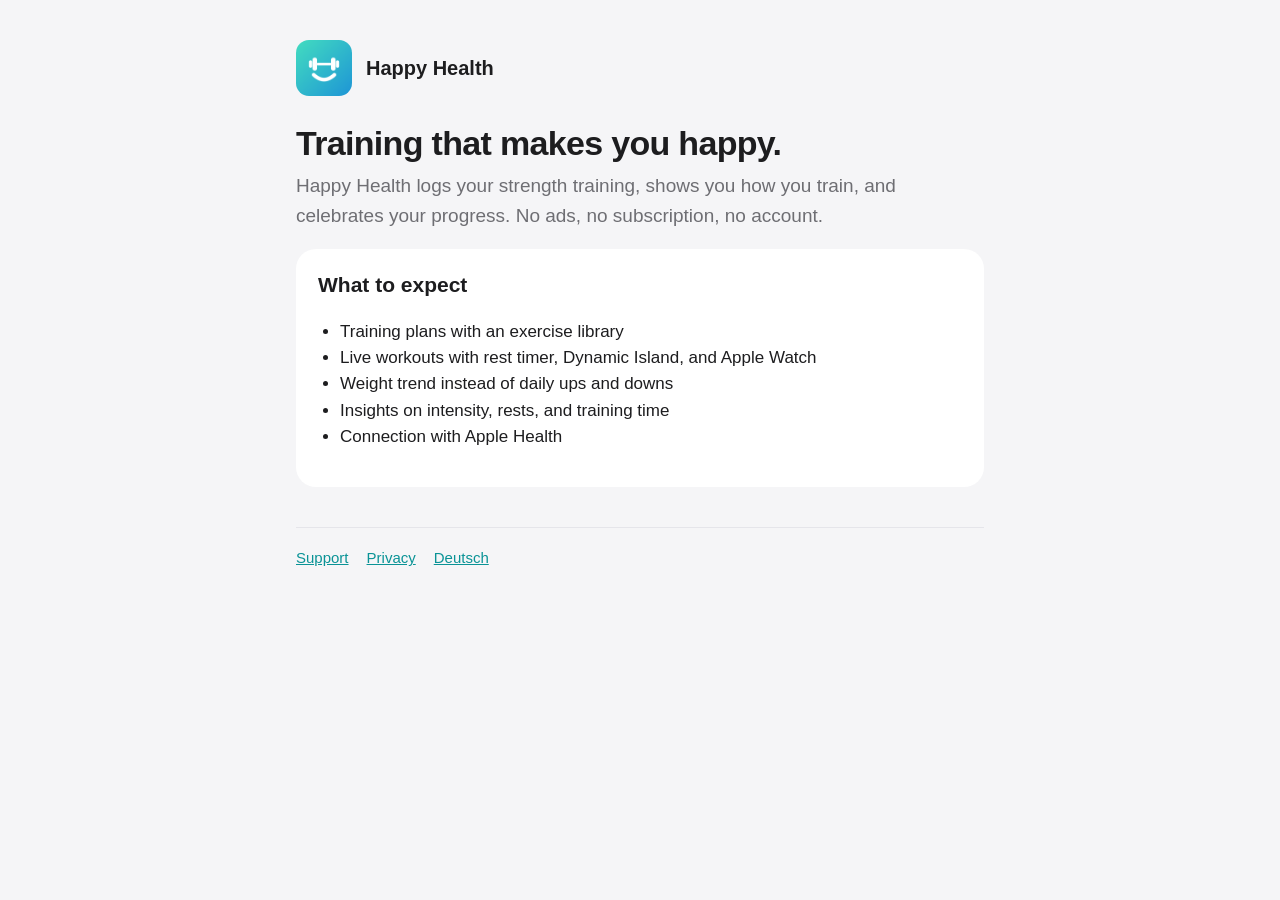
==== en/index.html @ 89c6bfca "Englische Seiten (Start, Support, Datenschutz) und Sprachwechsel" ====
<!doctype html>
<html lang="en">
<head>
  <meta charset="utf-8">
  <meta name="viewport" content="width=device-width, initial-scale=1">
  <title>Happy Health</title>
  <meta name="description" content="The fitness app that motivates instead of judging.">
  <link rel="alternate" hreflang="de" href="../">
  <link rel="stylesheet" href="../style.css">
</head>
<body>
<main>
  <header>
    <img src="../icon.png" alt="">
    <a href="./">Happy Health</a>
  </header>

  <h1>Training that makes you happy.</h1>
  <p class="lead">Happy Health logs your strength training, shows you how you train, and celebrates your progress. No ads, no subscription, no account.</p>

  <div class="card">
    <h2>What to expect</h2>
    <ul>
      <li>Training plans with an exercise library</li>
      <li>Live workouts with rest timer, Dynamic Island, and Apple Watch</li>
      <li>Weight trend instead of daily ups and downs</li>
      <li>Insights on intensity, rests, and training time</li>
      <li>Connection with Apple Health</li>
    </ul>
  </div>

  <nav>
    <a href="support.html">Support</a>
    <a href="privacy.html">Privacy</a>
    <a href="../">Deutsch</a>
  </nav>
</main>
</body>
</html>
---- style.css ----
:root {
  color-scheme: light dark;
  --bg: #f5f5f7;
  --card: #ffffff;
  --text: #1d1d1f;
  --muted: #6e6e73;
  --accent: #0a9396;
  --line: #e5e5ea;
}
@media (prefers-color-scheme: dark) {
  :root {
    --bg: #000000;
    --card: #1c1c1e;
    --text: #f5f5f7;
    --muted: #98989d;
    --accent: #3cc8c8;
    --line: #38383a;
  }
}
* { box-sizing: border-box; }
body {
  margin: 0;
  background: var(--bg);
  color: var(--text);
  font: 17px/1.55 -apple-system, BlinkMacSystemFont, "SF Pro Text", "Helvetica Neue", Arial, sans-serif;
  -webkit-text-size-adjust: 100%;
}
main { max-width: 720px; margin: 0 auto; padding: 40px 16px 64px; }
header { display: flex; align-items: center; gap: 14px; margin-bottom: 28px; }
header img { width: 56px; height: 56px; border-radius: 13px; }
header a { color: inherit; text-decoration: none; font-weight: 700; font-size: 20px; }
h1 { font-size: 34px; line-height: 1.15; margin: 0 0 8px; letter-spacing: -0.02em; }
h2 { font-size: 21px; margin: 32px 0 8px; }
p, li { color: var(--text); }
.lead { color: var(--muted); font-size: 19px; margin-top: 0; }
.muted { color: var(--muted); font-size: 15px; }
.card { background: var(--card); border-radius: 20px; padding: 20px 22px; margin: 16px 0; }
.card h2 { margin-top: 0; }
a { color: var(--accent); }
ul { padding-left: 22px; }
details { background: var(--card); border-radius: 16px; padding: 14px 18px; margin: 10px 0; }
summary { font-weight: 600; cursor: pointer; }
details p { margin-bottom: 0; }
nav { display: flex; flex-wrap: wrap; gap: 8px 18px; margin-top: 40px; padding-top: 18px; border-top: 1px solid var(--line); font-size: 15px; }
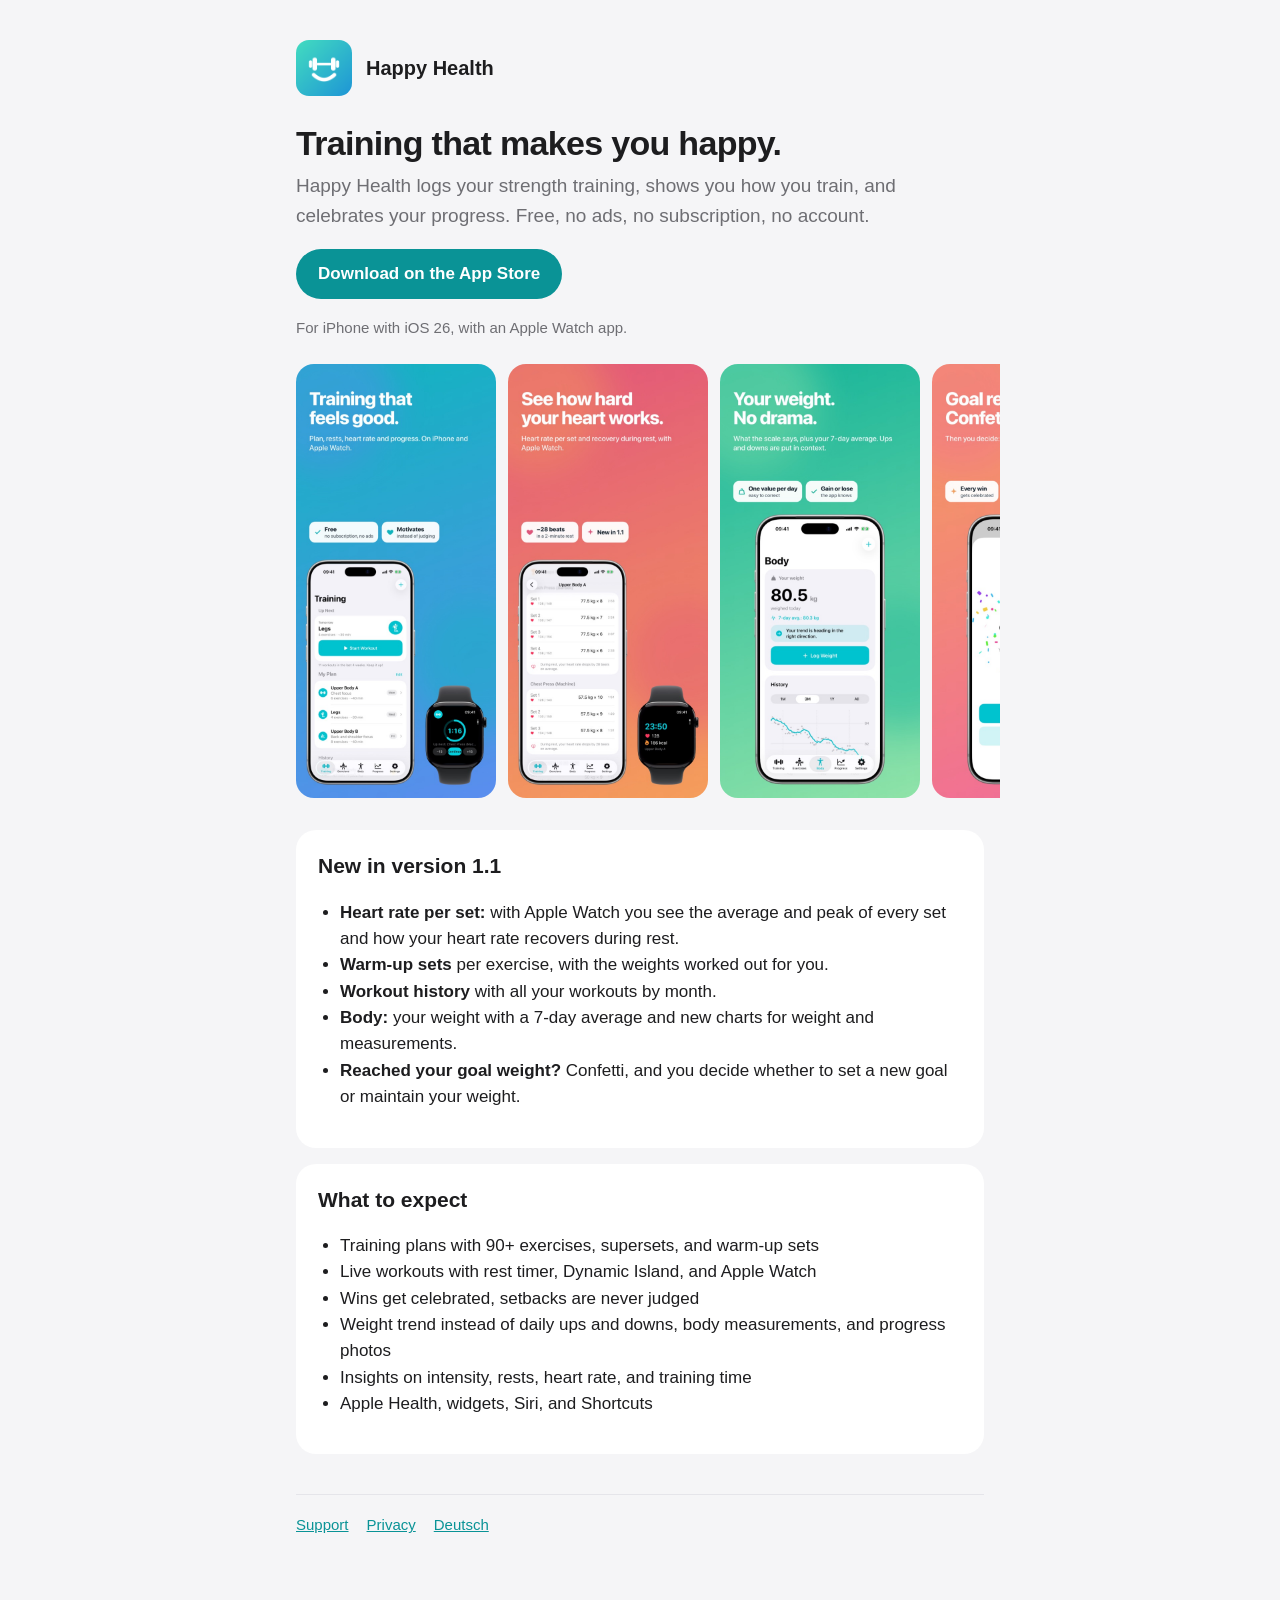
==== commit ea76237f: "Version 1.1: App-Store-Link, Bilder, Neuerungen und neue Fragen im Support Co-Authored-By: Claude Op" ====
--- a/en/index.html
+++ b/en/index.html
@@ -4,7 +4,7 @@
   <meta charset="utf-8">
   <meta name="viewport" content="width=device-width, initial-scale=1">
   <title>Happy Health</title>
-  <meta name="description" content="The fitness app that motivates instead of judging.">
+  <meta name="description" content="Strength training that motivates instead of judging. Free, no ads, no subscription.">
   <link rel="alternate" hreflang="de" href="../">
   <link rel="stylesheet" href="../style.css">
 </head>
@@ -16,16 +16,37 @@
   </header>
 
   <h1>Training that makes you happy.</h1>
-  <p class="lead">Happy Health logs your strength training, shows you how you train, and celebrates your progress. No ads, no subscription, no account.</p>
+  <p class="lead">Happy Health logs your strength training, shows you how you train, and celebrates your progress. Free, no ads, no subscription, no account.</p>
+  <p><a class="button" href="https://apps.apple.com/app/id6819990635">Download on the App Store</a></p>
+  <p class="muted">For iPhone with iOS 26, with an Apple Watch app.</p>
+
+  <div class="shots">
+    <img src="../img/en-01-hero.jpg" alt="Workout overview on iPhone and Apple Watch" width="600" height="1304" loading="lazy">
+    <img src="../img/en-04-pulse.jpg" alt="Heart rate per set with Apple Watch" width="600" height="1304" loading="lazy">
+    <img src="../img/en-07-body.jpg" alt="Weight with 7-day average" width="600" height="1304" loading="lazy">
+    <img src="../img/en-08-goal.jpg" alt="Goal weight reached, with confetti" width="600" height="1304" loading="lazy">
+  </div>
+
+  <div class="card">
+    <h2>New in version 1.1</h2>
+    <ul>
+      <li><strong>Heart rate per set:</strong> with Apple Watch you see the average and peak of every set and how your heart rate recovers during rest.</li>
+      <li><strong>Warm-up sets</strong> per exercise, with the weights worked out for you.</li>
+      <li><strong>Workout history</strong> with all your workouts by month.</li>
+      <li><strong>Body:</strong> your weight with a 7-day average and new charts for weight and measurements.</li>
+      <li><strong>Reached your goal weight?</strong> Confetti, and you decide whether to set a new goal or maintain your weight.</li>
+    </ul>
+  </div>
 
   <div class="card">
     <h2>What to expect</h2>
     <ul>
-      <li>Training plans with an exercise library</li>
+      <li>Training plans with 90+ exercises, supersets, and warm-up sets</li>
       <li>Live workouts with rest timer, Dynamic Island, and Apple Watch</li>
-      <li>Weight trend instead of daily ups and downs</li>
-      <li>Insights on intensity, rests, and training time</li>
-      <li>Connection with Apple Health</li>
+      <li>Wins get celebrated, setbacks are never judged</li>
+      <li>Weight trend instead of daily ups and downs, body measurements, and progress photos</li>
+      <li>Insights on intensity, rests, heart rate, and training time</li>
+      <li>Apple Health, widgets, Siri, and Shortcuts</li>
     </ul>
   </div>
 
--- a/style.css
+++ b/style.css
@@ -42,3 +42,6 @@
 summary { font-weight: 600; cursor: pointer; }
 details p { margin-bottom: 0; }
 nav { display: flex; flex-wrap: wrap; gap: 8px 18px; margin-top: 40px; padding-top: 18px; border-top: 1px solid var(--line); font-size: 15px; }
+.button { display: inline-block; background: var(--accent); color: #fff; font-weight: 600; text-decoration: none; padding: 12px 22px; border-radius: 999px; }
+.shots { display: flex; gap: 12px; overflow-x: auto; scroll-snap-type: x mandatory; scroll-padding-inline: 16px; margin: 24px -16px; padding: 0 16px 8px; }
+.shots img { flex: 0 0 auto; width: 200px; height: auto; border-radius: 18px; scroll-snap-align: start; }
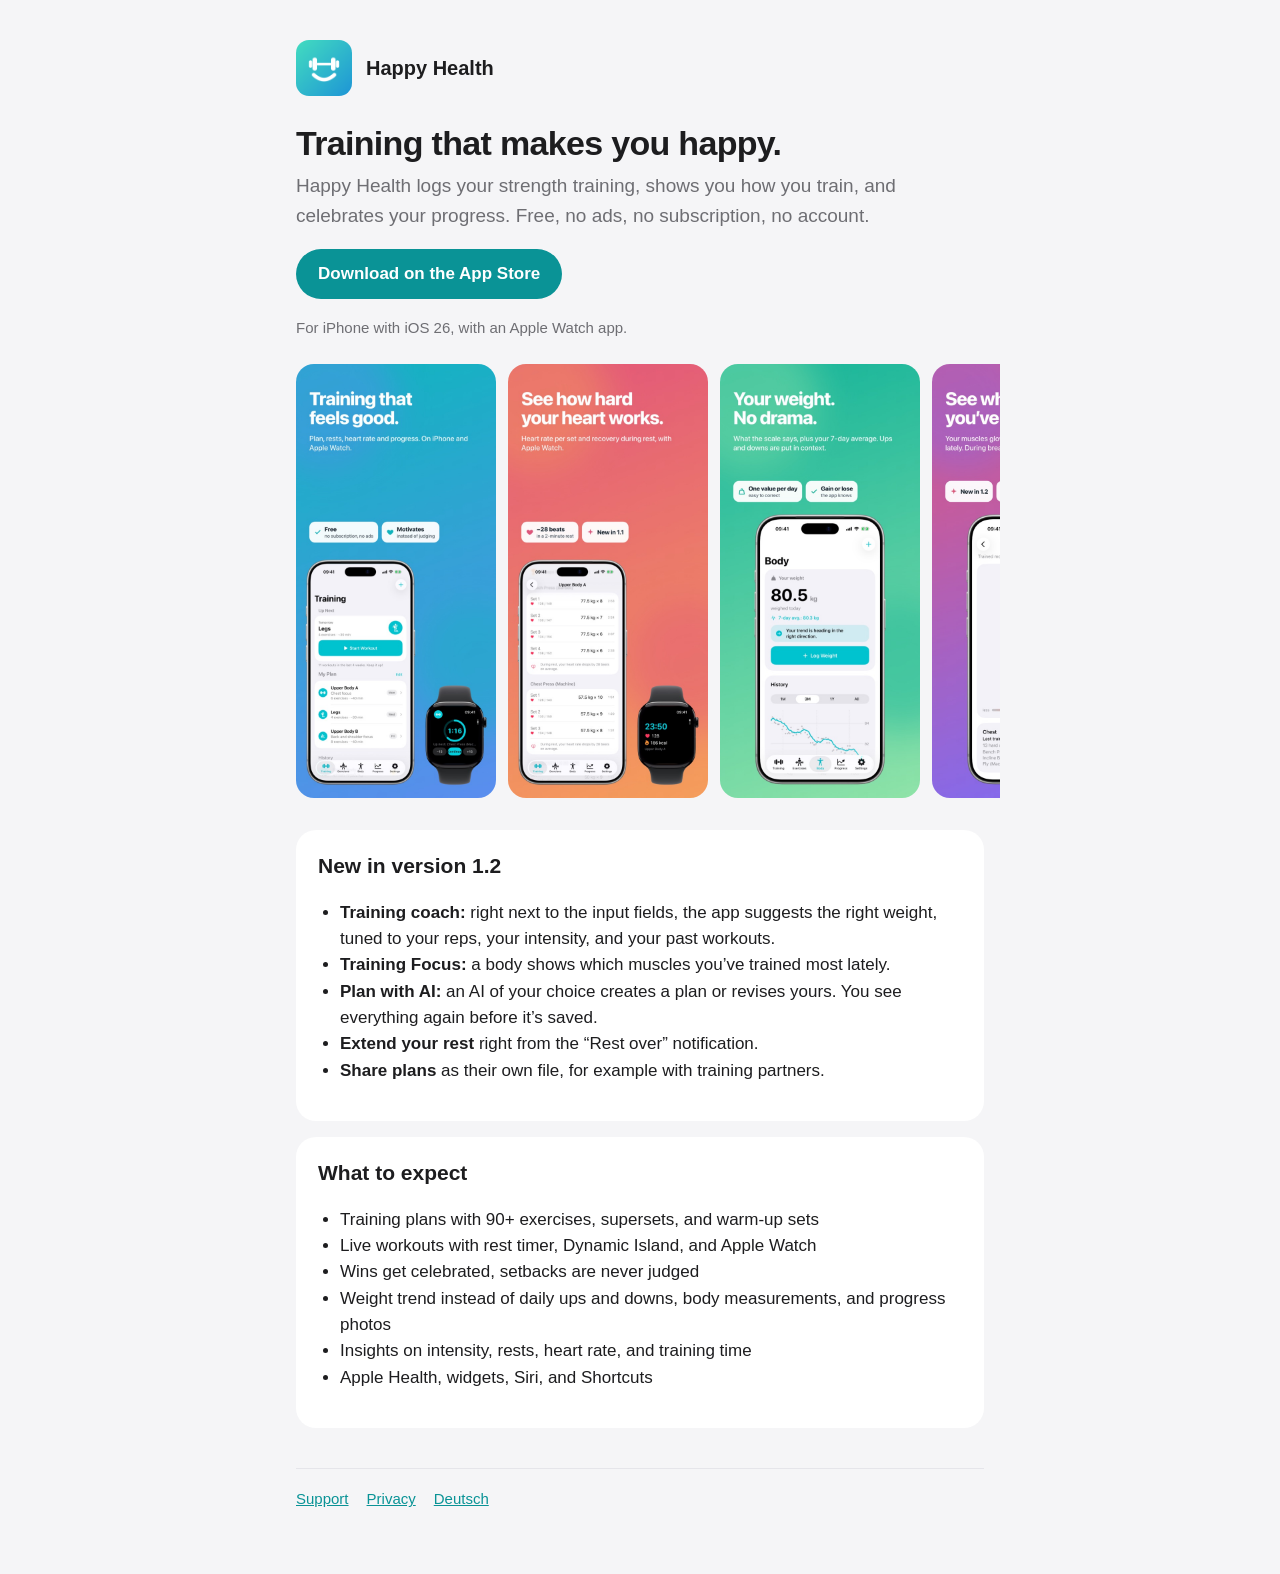
==== commit 30ee0c75: "Version 1.2: Datenschutz ohne Kalorienzufuhr, Neuerungen, Bild Trainingsfokus, Support-Fragen Erst n" ====
--- a/en/index.html
+++ b/en/index.html
@@ -24,17 +24,17 @@
     <img src="../img/en-01-hero.jpg" alt="Workout overview on iPhone and Apple Watch" width="600" height="1304" loading="lazy">
     <img src="../img/en-04-pulse.jpg" alt="Heart rate per set with Apple Watch" width="600" height="1304" loading="lazy">
     <img src="../img/en-07-body.jpg" alt="Weight with 7-day average" width="600" height="1304" loading="lazy">
-    <img src="../img/en-08-goal.jpg" alt="Goal weight reached, with confetti" width="600" height="1304" loading="lazy">
+    <img src="../img/en-05-musclemap.jpg" alt="Training Focus: which muscles you’ve trained lately" width="600" height="1304" loading="lazy">
   </div>
 
   <div class="card">
-    <h2>New in version 1.1</h2>
+    <h2>New in version 1.2</h2>
     <ul>
-      <li><strong>Heart rate per set:</strong> with Apple Watch you see the average and peak of every set and how your heart rate recovers during rest.</li>
-      <li><strong>Warm-up sets</strong> per exercise, with the weights worked out for you.</li>
-      <li><strong>Workout history</strong> with all your workouts by month.</li>
-      <li><strong>Body:</strong> your weight with a 7-day average and new charts for weight and measurements.</li>
-      <li><strong>Reached your goal weight?</strong> Confetti, and you decide whether to set a new goal or maintain your weight.</li>
+      <li><strong>Training coach:</strong> right next to the input fields, the app suggests the right weight, tuned to your reps, your intensity, and your past workouts.</li>
+      <li><strong>Training Focus:</strong> a body shows which muscles you’ve trained most lately.</li>
+      <li><strong>Plan with AI:</strong> an AI of your choice creates a plan or revises yours. You see everything again before it’s saved.</li>
+      <li><strong>Extend your rest</strong> right from the “Rest over” notification.</li>
+      <li><strong>Share plans</strong> as their own file, for example with training partners.</li>
     </ul>
   </div>
 
